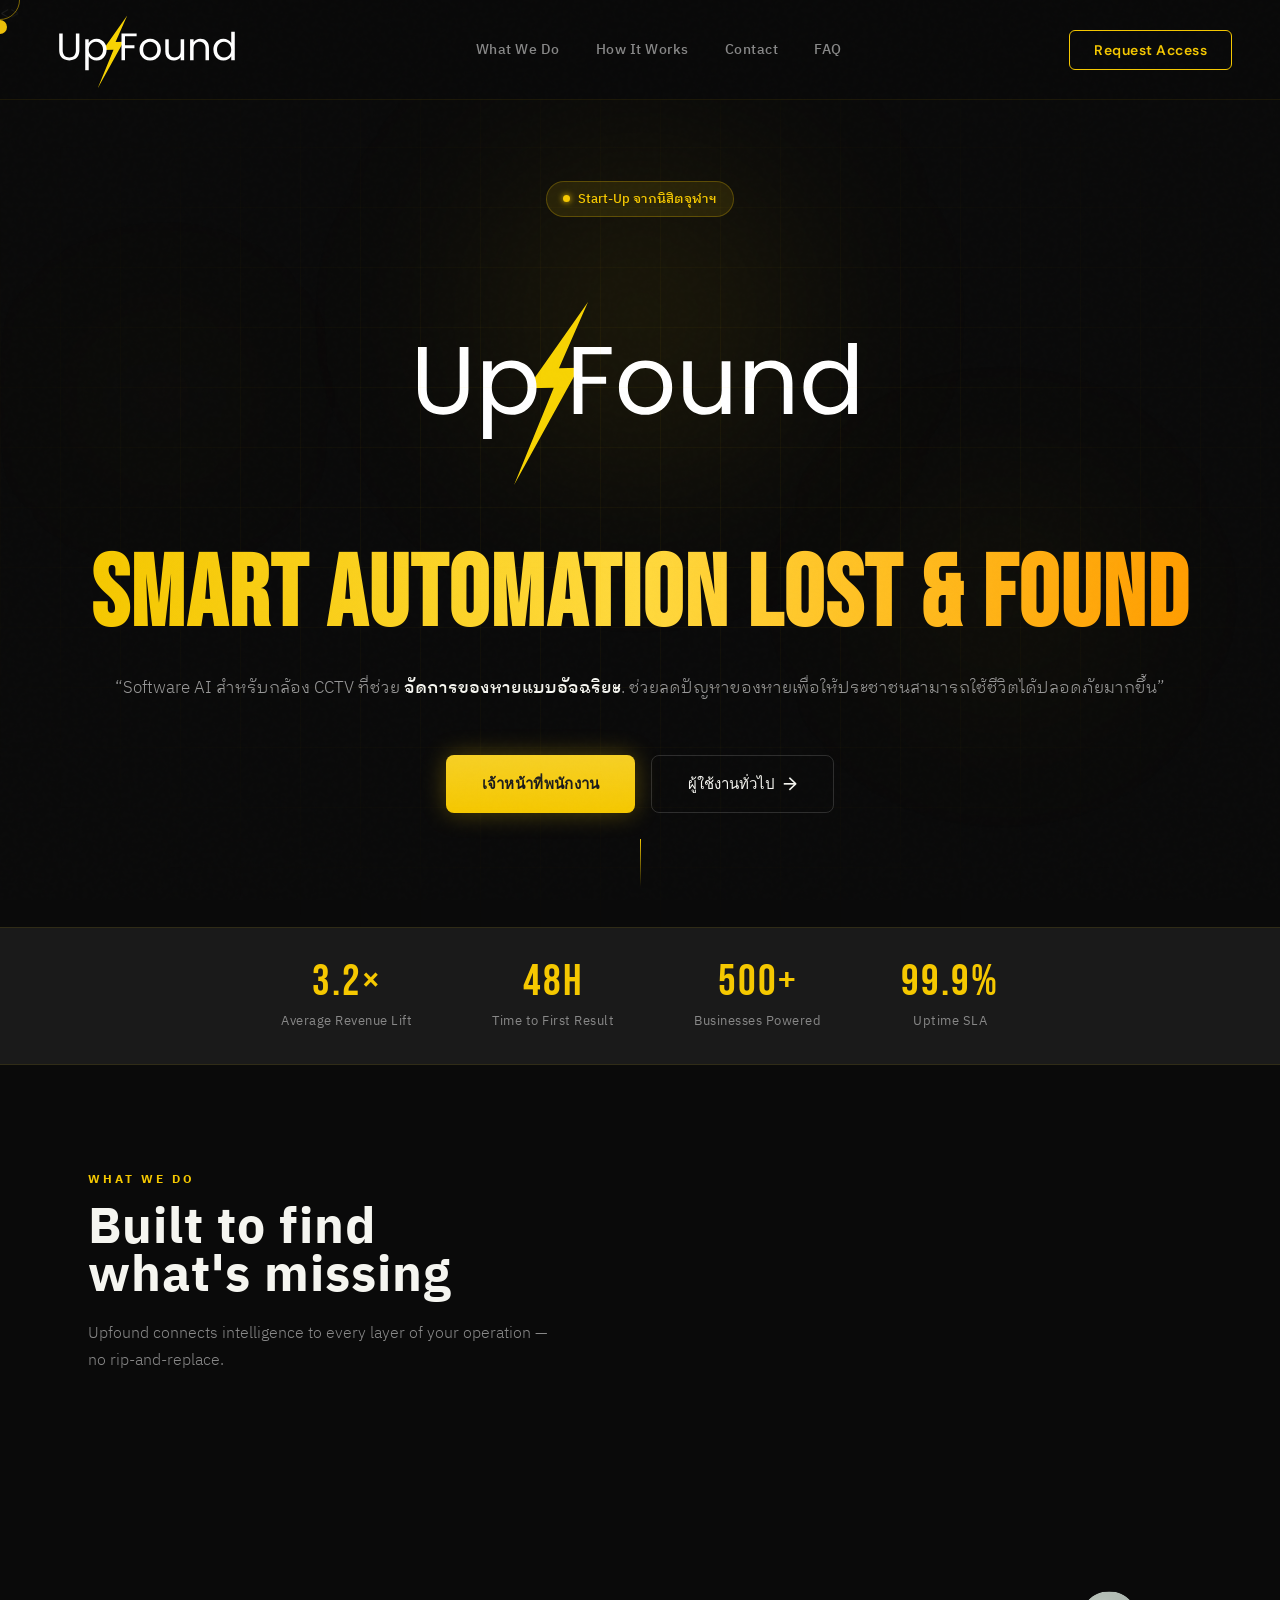
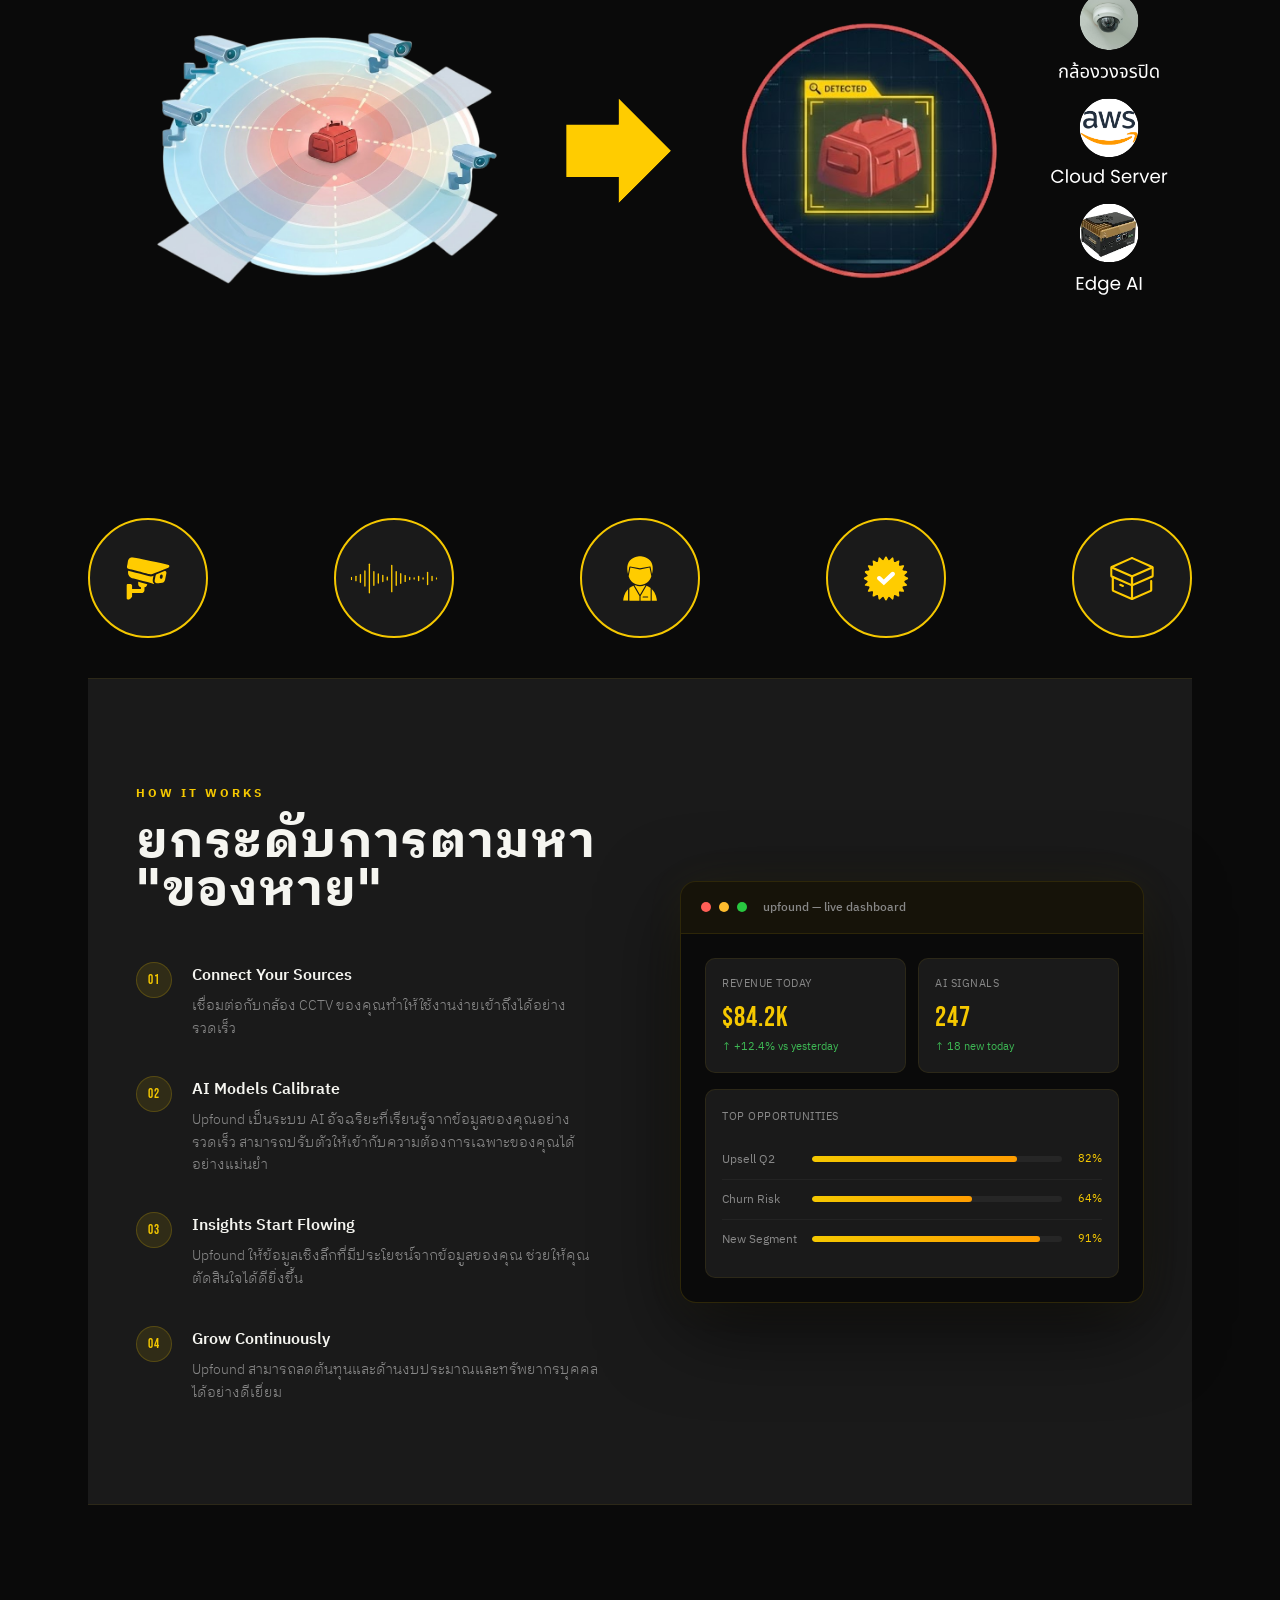
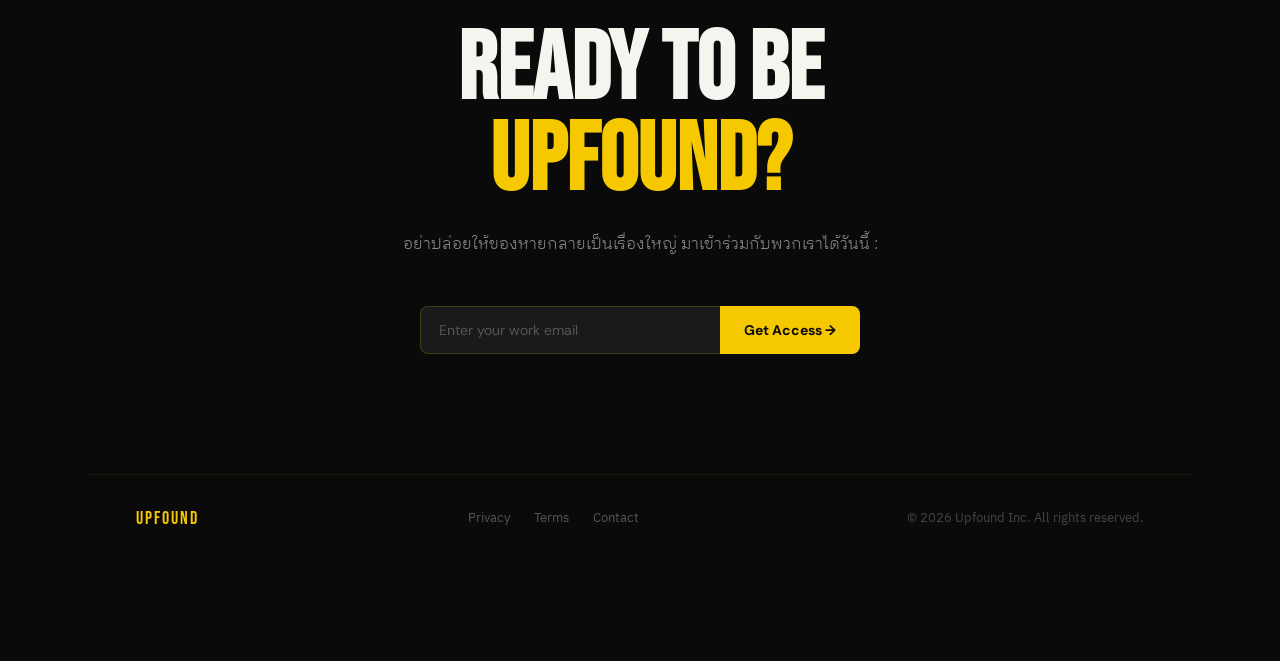
==== index.html @ 8364034e "Refactor index.html with title and favicon updates Updated the title and added a favicon link. Adjus" ====
<!DOCTYPE html>
<html lang="en">
<head>
  <meta charset="UTF-8" />
  <meta name="viewport" content="width=device-width, initial-scale=1.0"/>
  <title>Upfound – Lost&Found</title>
  <link href="https://fonts.googleapis.com/css2?family=Bebas+Neue&family=DM+Sans:wght@300;400;500;600&display=swap" rel="stylesheet"/>
  <link rel="stylesheet" href="upfound.css" />
  <link rel="preconnect" href="https://fonts.googleapis.com">
<link rel="preconnect" href="https://fonts.gstatic.com" crossorigin>
<link href="https://fonts.googleapis.com/css2?family=IBM+Plex+Sans+Thai+Looped:wght@300;400;500;600&display=swap" rel="stylesheet">
<link rel="icon" href="favicon.png" type="image/x-icon">
</head>
<>

  <div class="cursor" id="cursor"></div>
  <div class="cursor-ring" id="cursorRing"></div>

<!-- NAV -->

  <nav>
    <a class="logo" href="#">
      <img src="Logo.svg" style="max-width: 100%;" alt="Upfound Logo">
    </a>
    <ul class="nav-links">
      <li><a href="#whatwedo">What We Do</a></li>
      <li><a href="#howitworks">How It Works</a></li>
      <li><a href="#contact">Contact</a></li>
      <li><a href="#faq">FAQ</a></li>
    </ul>
    <button class="nav-cta">Request Access</button>
  </nav>

  <!-- HERO -->
  <section class="hero">
    <div class="blob blob-1"></div>
    <div class="blob blob-2"></div>
    <div class="blob blob-3"></div>

    <div class="badge">
      <span class="badge-dot"></span>
      Start-Up จากนิสิตจุฬาฯ
    </div>

    <h1 class="hero-title">
        <a class="logo" href="#">
            <img src="Logo.svg" style="width: 500px; height: auto;" alt="Upfound Logo">
        </a>
      <span class="line-yellow">Smart Automation Lost & Found</span>
    </h1>

    <p class="hero-sub">
      “Software AI สำหรับกล้อง CCTV ที่ช่วย <strong>จัดการของหายแบบอัจฉริยะ</strong>.
      ช่วยลดปัญหาของหายเพื่อให้ประชาชนสามารถใช้ชีวิตได้ปลอดภัยมากขึ้น”
    </p>

    <div class="hero-btns">
      <button class="btn-primary">เจ้าหน้าที่พนักงาน</button>
      <button class="btn-secondary">ผู้ใช้งานทั่วไป<span class="btn-arrow">→</span></button>
    </div>

    <div class="scroll-indicator">
      <div class="scroll-line"></div>
    </div>
  </section>

  <!-- STATS -->
  <div class="stats-bar">
    <div class="stat">
      <div class="stat-num">3.2×</div>
      <div class="stat-label">Average Revenue Lift</div>
    </div>
    <div class="stat">
      <div class="stat-num">48H</div>
      <div class="stat-label">Time to First Result</div>
    </div>
    <div class="stat">
      <div class="stat-num">500+</div>
      <div class="stat-label">Businesses Powered</div>
    </div>
    <div class="stat">
      <div class="stat-num">99.9%</div>
      <div class="stat-label">Uptime SLA</div>
    </div>
  </div>

  <!-- FEATURES -->
  <section class="features" id ="whatwedo">
    <span class="section-label">What We Do</span>
    <h2 class="section-title">Built to find<br>what's missing</h2>
    <p class="section-sub">Upfound connects intelligence to every layer of your operation — no rip-and-replace.</p>
    
    <!-- Circle Container  -->
    <div class="circle">
      <div>
        <img src="WorkFlow.svg" class="img-in-circle">
      </div>
    <div class="circle-container">
      <img src="24.svg" class="img-in-circle">
      <div class="Tip">Detection</div>
    </div>
    <div class="circle-container">
      <img src="25.svg" class="img-in-circle">
      <div class="Tip">Analysis</div>
    </div>
    <div class="circle-container">
      <img src="26.svg" class="img-in-circle">
      <div class="Tip">Confirm</div>
    </div>
    <div class="circle-container">
      <img src="27.svg" class="img-in-circle">
      <div class="Tip">Verify</div>
    </div>
    <div class="circle-container">
      <img src="28.svg" class="img-in-circle">
      <div class="Tip">Claim</div>
    </div>
    </div>
    <!--<div class="features-grid">
      <div class="feature-card">
        <div class="feature-icon">⚡</div>
        <div class="feature-title">Real-Time Intelligence</div>
        <p class="feature-desc">Instant AI analysis across your live data streams. Spot opportunities and threats before they become costly.</p>
      </div>
      <div class="feature-card">
        <div class="feature-icon">🎯</div>
        <div class="feature-title">Precision Targeting</div>
        <p class="feature-desc">AI-powered segmentation that adapts continuously — reaching the right customers at exactly the right moment.</p>
      </div>
      <div class="feature-card">
        <div class="feature-icon">📈</div>
        <div class="feature-title">Revenue Forecasting</div>
        <p class="feature-desc">Predictive models trained on your industry's patterns. Know your revenue 90 days out with high confidence.</p>
      </div>
      <div class="feature-card">
        <div class="feature-icon">🔗</div>
        <div class="feature-title">Zero Rip & Replace</div>
        <p class="feature-desc">Connect to your existing CRM, ERP, and data sources in minutes. No migration, no downtime, no excuses.</p>
      </div>
      <div class="feature-card">
        <div class="feature-icon">🛡️</div>
        <div class="feature-title">Enterprise Security</div>
        <p class="feature-desc">SOC2 Type II certified. Your data stays yours. Encrypted end-to-end with role-based access controls.</p>
      </div>
      <div class="feature-card">
        <div class="feature-icon">🤖</div>
        <div class="feature-title">Autonomous Agents</div>
        <p class="feature-desc">Let AI handle repetitive decisions so your team focuses only on what humans do best — strategy.</p>
      </div>
    </div>
  </section>

  <!-- HOW IT WORKS -->
  <section class="how"  id="howitworks">
    <div class="how-inner">
      <div>
        <span class="section-label">How It Works</span>
        <div class="section-title">ยกระดับการตามหา<br>"ของหาย"</div>

        <div class="steps">
          <div class="step">
            <div class="step-num">01</div>
            <div class="step-content">
              <h3>Connect Your Sources</h3>
              <p>เชื่อมต่อกับกล้อง CCTV ของคุณทำให้ใช้งานง่ายเข้าถึงได้อย่างรวดเร็ว</p>
            </div>
          </div>
          <div class="step">
            <div class="step-num">02</div>
            <div class="step-content">
              <h3>AI Models Calibrate</h3>
              <p>Upfound เป็นระบบ AI อัจฉริยะที่เรียนรู้จากข้อมูลของคุณอย่างรวดเร็ว สามารถปรับตัวให้เข้ากับความต้องการเฉพาะของคุณได้อย่างแม่นยำ
              </p>
            </div>
          </div>
          <div class="step">
            <div class="step-num">03</div>
            <div class="step-content">
              <h3>Insights Start Flowing</h3>
              <p>Upfound ให้ข้อมูลเชิงลึกที่มีประโยชน์จากข้อมูลของคุณ ช่วยให้คุณตัดสินใจได้ดียิ่งขึ้น</p>
            </div>
          </div>
          <div class="step">
            <div class="step-num">04</div>
            <div class="step-content">
              <h3>Grow Continuously</h3>
              <p>Upfound สามารถลดต้นทุนและด้านงบประมาณและทรัพยากรบุคคลได้อย่างดีเยี่ยม</p>
            </div>
          </div>
        </div>
      </div>

      <!-- Mock Dashboard -->
      <div class="dashboard-mock">
        <div class="dash-header">
          <div class="dash-dot"></div>
          <div class="dash-dot"></div>
          <div class="dash-dot"></div>
          <span class="dash-title">upfound — live dashboard</span>
        </div>
        <div class="dash-body">
          <div class="dash-row">
            <div class="dash-card">
              <div class="dash-card-label">REVENUE TODAY</div>
              <div class="dash-card-val">$84.2K</div>
              <div class="dash-card-sub">↑ +12.4% vs yesterday</div>
            </div>
            <div class="dash-card">
              <div class="dash-card-label">AI SIGNALS</div>
              <div class="dash-card-val">247</div>
              <div class="dash-card-sub">↑ 18 new today</div>
            </div>
          </div>
          <div class="dash-card" style="padding: 18px 16px;">
            <div class="dash-card-label" style="margin-bottom:14px;">TOP OPPORTUNITIES</div>
            <div class="dash-bar-row">
              <span class="dash-bar-label">Upsell Q2</span>
              <div class="dash-bar-track"><div class="dash-bar-fill" style="width:82%"></div></div>
              <span class="dash-bar-pct">82%</span>
            </div>
            <div class="dash-bar-row">
              <span class="dash-bar-label">Churn Risk</span>
              <div class="dash-bar-track"><div class="dash-bar-fill" style="width:64%"></div></div>
              <span class="dash-bar-pct">64%</span>
            </div>
            <div class="dash-bar-row" style="border:none">
              <span class="dash-bar-label">New Segment</span>
              <div class="dash-bar-track"><div class="dash-bar-fill" style="width:91%"></div></div>
              <span class="dash-bar-pct">91%</span>
            </div>
          </div>
        </div>
      </div>
    </div>
  </section>

  <!-- CTA -->
  <section class="cta-section" id="contact">
    <h2 class="cta-title">Ready to be<br><span>Upfound?</span></h2>
    <p class="cta-sub"> อย่าปล่อยให้ของหายกลายเป็นเรื่องใหญ่ มาเข้าร่วมกับพวกเราได้วันนี้ : </p>
    <div class="cta-input-row">
      <input class="cta-input" type="email" placeholder="Enter your work email" />
      <button class="cta-btn">Get Access →</button>
    </div>
  </section>

  <!-- FOOTER -->
  <footer>
    <div class="footer-logo">Upfound</div>
    <div class="footer-links">
      <a href="#">Privacy</a>
      <a href="#">Terms</a>
      <a href="#">Contact</a>
    </div>
    <div class="footer-copy">© 2026 Upfound Inc. All rights reserved.</div>
  </footer>
 <script src="upfound.js"></script>
</body>
</html>
---- upfound.css ----
:root {
  --yellow: #F5C800;
  --yellow-soft: #FFD93D;
  --yellow-dim: #C9A200;
  --black: #0A0A0A;
  --dark: #111111;
  --dark2: #1A1A1A;
  --gray: #888888;
  --white: #F5F5F0;
}

*, *::before, *::after { box-sizing: border-box; margin: 0; padding: 0; }

html { scroll-behavior: smooth; }

.ibm-plex-sans-thai-looped-medium {
  font-family: "IBM Plex Sans Thai Looped", sans-serif;
  font-weight: 500;
  font-style: normal;
}

body {
  background: var(--black);
  color: var(--white);
  font-family: 'IBM Plex Sans Thai Looped', sans-serif;
  overflow-x: hidden;
  cursor: none;
}

/* Custom cursor */
.cursor {
  width: 14px; height: 14px;
  background: var(--yellow);
  border-radius: 50%;
  position: fixed;
  pointer-events: none;
  z-index: 9999;
  transform: translate(-50%, -50%);
  transition: transform 0.1s ease, width 0.2s ease, height 0.2s ease;
  mix-blend-mode: difference;
}
.cursor-ring {
  width: 40px; height: 40px;
  border: 1.5px solid var(--yellow);
  border-radius: 50%;
  position: fixed;
  pointer-events: none;
  z-index: 9998;
  transform: translate(-50%, -50%);
  transition: transform 0.25s ease, width 0.2s ease, height 0.2s ease, opacity 0.2s;
  opacity: 0.5;
}

/* Noise overlay */
body::before {
  content: '';
  position: fixed; inset: 0;
  background-image: url("data:image/svg+xml,%3Csvg viewBox='0 0 200 200' xmlns='http://www.w3.org/2000/svg'%3E%3Cfilter id='n'%3E%3CfeTurbulence type='fractalNoise' baseFrequency='0.9' numOctaves='4' stitchTiles='stitch'/%3E%3C/filter%3E%3Crect width='100%25' height='100%25' filter='url(%23n)' opacity='0.04'/%3E%3C/svg%3E");
  pointer-events: none;
  z-index: 1000;
  opacity: 0.35;
}

/* NAV */
.logo{
  
  width: 200px;
  height: auto;
  transform: translateY(7px);

}
.index_logo{
  max-width: 100%;
  width: 200px;
  height: auto;
  display: flex;
  justify-content: center;
}


nav {
  position: fixed; top: 0; left: 0; right: 0;
  z-index: 500;
  display: flex; align-items: center; justify-content: space-between;
  padding: 20px 48px;
  background: rgba(10,10,10,0.85);
  backdrop-filter: blur(16px);
  border-bottom: 1px solid rgba(245,200,0,0.08);
  height: 100px;
}

.nav-links {
  display: flex; gap: 36px; list-style: none;
}
.nav-links a {
  color: var(--gray);
  text-decoration: none;
  font-size: 14px;
  font-weight: 500;
  letter-spacing: 0.5px;
  transition: color 0.2s;
}
.nav-links a:hover { color: var(--yellow); }

.nav-cta {
  background: transparent;
  border: 1.5px solid var(--yellow);
  color: var(--yellow);
  padding: 10px 24px;
  border-radius: 6px;
  font-family: 'DM Sans', sans-serif;
  font-size: 14px;
  font-weight: 600;
  letter-spacing: 0.5px;
  cursor: none;
  transition: background 0.2s, color 0.2s, box-shadow 0.2s;
}
.nav-cta:hover {
  background: var(--yellow);
  color: var(--black);
  box-shadow: 0 0 20px rgba(245,200,0,0.35);
}

/* HERO */
.hero {
  min-height: 100vh;
  display: flex; flex-direction: column;
  align-items: center; justify-content: center;
  text-align: center;
  padding: 120px 24px 80px;
  position: relative;
  overflow: hidden;
}

.blob {
  position: absolute;
  border-radius: 50%;
  filter: blur(90px);
  pointer-events: none;
  animation: blobFloat 8s ease-in-out infinite alternate;
}
.blob-1 {
  width: 500px; height: 400px;
  background: radial-gradient(circle, rgba(245,200,0,0.12) 0%, transparent 70%);
  top: 10%; left: 50%;
  transform: translateX(-50%);
  animation-duration: 9s;
}
.blob-2 {
  width: 300px; height: 300px;
  background: radial-gradient(circle, rgba(245,200,0,0.07) 0%, transparent 70%);
  bottom: 20%; right: 10%;
  animation-duration: 11s;
}
.blob-3 {
  width: 200px; height: 200px;
  background: radial-gradient(circle, rgba(255,217,61,0.06) 0%, transparent 70%);
  top: 30%; left: 5%;
  animation-duration: 7s;
}
@keyframes blobFloat {
  from { transform: translateY(0px) scale(1); }
  to   { transform: translateY(-30px) scale(1.05); }
}

.hero::after {
  content: '';
  position: absolute; inset: 0;
  background-image:
    linear-gradient(rgba(245,200,0,0.04) 1px, transparent 1px),
    linear-gradient(90deg, rgba(245,200,0,0.04) 1px, transparent 1px);
  background-size: 60px 60px;
  pointer-events: none;
  mask-image: radial-gradient(ellipse 80% 70% at 50% 50%, black 20%, transparent 80%);
}

.badge {
  display: inline-flex; align-items: center; gap: 8px;
  background: rgba(245,200,0,0.1);
  border: 1px solid rgba(245,200,0,0.25);
  border-radius: 100px;
  padding: 6px 16px;
  font-size: 13px;
  color: var(--yellow);
  font-weight: 500;
  margin-bottom: 36px;
  opacity: 0;
  animation: fadeUp 0.6s ease forwards 0.1s;
}
.badge-dot {
  width: 7px; height: 7px;
  background: var(--yellow);
  border-radius: 50%;
  box-shadow: 0 0 6px var(--yellow);
  animation: pulse 2s ease infinite;
}
@keyframes pulse {
  0%,100% { opacity: 1; transform: scale(1); }
  50% { opacity: 0.5; transform: scale(0.8); }
}

.hero-title {
  font-family: 'Bebas Neue', sans-serif;
  font-size: clamp(64px, 10vw, 100px);
  line-height: 0.92;
  letter-spacing: 2px;
  margin-bottom: 32px;
  opacity: 0;
  animation: fadeUp 0.7s ease forwards 0.25s;
}
.hero-title .line-white { color: var(--white); display: block; }
.hero-title .line-yellow {
  display: block;
  background: linear-gradient(90deg, var(--yellow) 0%, var(--yellow-soft) 50%, #FF9D00 100%);
  -webkit-background-clip: text;
  -webkit-text-fill-color: transparent;
  background-clip: text;
}

.hero-sub {
  max-width: 100%;
  font-size: 17px;
  line-height: 1.7;
  color: #999;
  font-weight: 300;
  margin-bottom: 52px;
  opacity: 0;
  animation: fadeUp 0.7s ease forwards 0.4s;
}
.hero-sub strong { color: var(--white); font-weight: 500; }

.hero-btns {
  display: flex; gap: 16px;
  justify-content: center;
  flex-wrap: wrap;
  opacity: 0;
  animation: fadeUp 0.7s ease forwards 0.55s;
}

.btn-primary {
  background: var(--yellow);
  color: var(--black);
  border: none;
  padding: 16px 36px;
  border-radius: 8px;
  font-family: 'DM Sans', sans-serif;
  font-size: 15px;
  font-weight: 700;
  letter-spacing: 0.3px;
  cursor: none;
  position: relative;
  overflow: hidden;
  transition: transform 0.2s, box-shadow 0.2s;
  box-shadow: 0 0 24px rgba(245,200,0,0.3);
}
.btn-primary::after {
  content: '';
  position: absolute; inset: 0;
  background: linear-gradient(rgba(255,255,255,0.15), transparent);
  pointer-events: none;
}
.btn-primary:hover {
  transform: translateY(-2px);
  box-shadow: 0 8px 32px rgba(245,200,0,0.45);
}

.btn-secondary {
  background: transparent;
  color: var(--white);
  border: 1.5px solid rgba(255,255,255,0.15);
  padding: 16px 36px;
  border-radius: 8px;
  font-family: 'DM Sans', sans-serif;
  font-size: 15px;
  font-weight: 500;
  cursor: none;
  display: flex; align-items: center; gap: 8px;
  transition: border-color 0.2s, color 0.2s;
}
.btn-secondary:hover {
  border-color: rgba(245,200,0,0.4);
  color: var(--yellow);
}
.btn-arrow {
  font-size: 18px;
  transition: transform 0.2s;
}
.btn-secondary:hover .btn-arrow { transform: translateX(4px); }

.scroll-indicator {
  position: absolute;
  bottom: 40px; left: 50%;
  transform: translateX(-50%);
  display: flex; flex-direction: column; align-items: center; gap: 8px;
  opacity: 0;
  animation: fadeUp 0.6s ease forwards 0.9s;
}
.scroll-line {
  width: 1px; height: 48px;
  background: linear-gradient(var(--yellow), transparent);
  animation: scrollPulse 2s ease-in-out infinite;
}
@keyframes scrollPulse {
  0%,100% { opacity: 0.5; transform: scaleY(1); }
  50% { opacity: 1; transform: scaleY(1.2); }
}

@keyframes fadeUp {
  from { opacity: 0; transform: translateY(24px); }
  to   { opacity: 1; transform: translateY(0); }
}

/* STATS BAR */
.stats-bar {
  background: var(--dark2);
  border-top: 1px solid rgba(245,200,0,0.1);
  border-bottom: 1px solid rgba(245,200,0,0.1);
  padding: 32px 48px;
  display: flex; justify-content: center; gap: 80px;
  flex-wrap: wrap;
}
.stat { text-align: center; }
.stat-num {
  font-family: 'Bebas Neue', sans-serif;
  font-size: 44px;
  color: var(--yellow);
  letter-spacing: 2px;
  line-height: 1;
}
.stat-label {
  font-size: 13px;
  color: var(--gray);
  margin-top: 6px;
  letter-spacing: 0.5px;
}

.circle {
  display: flex;
  gap: 50px;
  justify-content: space-between;
  flex-wrap: wrap;
  margin-top: 40px;
  margin-bottom: 40px;
}
.circle-container {
  width: 120px; /* Width and height must be equal */
  height: 120px;
  background-color: var(--dark2); /* Example background color */
  border-radius: 50%; /* Key to making it round */
  border: 2px solid var(--yellow);
  display: flex; /* Optional: for centering content */
  align-items: center; /* Optional: for centering content */
  justify-content: center; /* Optional: for centering content */
  color: white; /* Optional: for text color */
}

.circle-container:hover {
  border-color: rgba(245,200,0,0.25);
  background: rgba(245,200,0,0.03);
}
.img-in-circle {
  max-width: 100%;
}
.img-in-circle:hover {
  transform: scale(1.2);
  transition: transform 0.2s;
}
.Tip {
  position: absolute;
  background: rgba(245,200,0,0.9);
  color: var(--black);
  padding: 6px 12px;
  border-radius: 4px;
  font-size: 12px;
  font-weight: 400;
  white-space: nowrap;
  pointer-events: none;
  opacity: 0;
  transition: opacity 0.2s, transform 0.2s;
}
.circle-container:hover .Tip {
  opacity: 1;
  transform: translateY(50px);
}



/* FEATURES */
.features {
  padding: 100px 48px;
  max-width: 1200px;
  margin: 0 auto;
}
.section-label {
  display: inline-block;
  font-size: 12px;
  font-weight: 700;
  letter-spacing: 3px;
  text-transform: uppercase;
  color: var(--yellow);
  margin-bottom: 16px;
}
.section-title {
  font-family: 'IBM Plex Sans Thai Looped', sans-serif;
  font-size: 50px;
  font-weight: 700;
  line-height: 0.95;
  letter-spacing: 1px;
  margin-bottom: 20px;
}
.section-sub {
  color: var(--gray);
  font-size: 16px;
  line-height: 1.7;
  max-width: 480px;
  font-weight: 300;
  margin-bottom: 64px;
}

.features-grid {
  display: grid;
  grid-template-columns: repeat(3, 1fr);
  gap: 2px;
}
.feature-card {
  background: var(--dark2);
  padding: 40px 36px;
  border: 1px solid rgba(245,200,0,0.06);
  position: relative;
  overflow: hidden;
  transition: border-color 0.25s, background 0.25s;
}
.feature-card:hover {
  border-color: rgba(245,200,0,0.25);
  background: rgba(245,200,0,0.03);
}
.feature-card::before {
  content: '';
  position: absolute;
  top: 0; left: 0; right: 0;
  height: 2px;
  background: linear-gradient(90deg, transparent, var(--yellow), transparent);
  opacity: 0;
  transition: opacity 0.3s;
}
.feature-card:hover::before { opacity: 1; }

.feature-icon {
  width: 48px; height: 48px;
  background: rgba(245,200,0,0.1);
  border: 1px solid rgba(245,200,0,0.2);
  border-radius: 12px;
  display: flex; align-items: center; justify-content: center;
  font-size: 22px;
  margin-bottom: 24px;
}
.feature-title {
  font-family: 'Bebas Neue', sans-serif;
  font-size: 24px;
  letter-spacing: 1px;
  margin-bottom: 12px;
  color: var(--white);
}
.feature-desc {
  font-size: 14px;
  line-height: 1.7;
  color: var(--gray);
  font-weight: 300;
}

/* HOW IT WORKS */
.how {
  background: var(--dark2);
  padding: 100px 48px;
  border-top: 1px solid rgba(245,200,0,0.08);
  border-bottom: 1px solid rgba(245,200,0,0.08);
}
.how-inner {
  max-width: 1200px;
  margin: 0 auto;
  display: grid;
  grid-template-columns: 1fr 1fr;
  gap: 80px;
  align-items: center;
}
.steps {
  display: flex;
  flex-direction: column;
  gap: 36px;
  margin-top: 48px;
}
.step {
  display: flex;
  gap: 20px;
  align-items: flex-start;
}
.step-num {
  font-family: 'Bebas Neue', sans-serif;
  font-size: 13px;
  color: var(--yellow);
  background: rgba(245,200,0,0.1);
  border: 1px solid rgba(245,200,0,0.2);
  width: 36px; height: 36px;
  border-radius: 50%;
  display: flex; align-items: center; justify-content: center;
  flex-shrink: 0;
  letter-spacing: 1px;
}
.step-content h3 {
  font-size: 16px;
  font-weight: 600;
  color: var(--white);
  margin-bottom: 6px;
}
.step-content p {
  font-size: 14px;
  color: var(--gray);
  line-height: 1.6;
  font-weight: 300;
}

/* Mock dashboard */
.dashboard-mock {
  background: var(--black);
  border: 1px solid rgba(245,200,0,0.15);
  border-radius: 16px;
  overflow: hidden;
  box-shadow: 0 24px 80px rgba(0,0,0,0.6), 0 0 40px rgba(245,200,0,0.06);
  position: relative;
}
.dash-header {
  background: rgba(245,200,0,0.05);
  border-bottom: 1px solid rgba(245,200,0,0.1);
  padding: 16px 20px;
  display: flex; align-items: center; gap: 8px;
}
.dash-dot { width: 10px; height: 10px; border-radius: 50%; }
.dash-dot:nth-child(1) { background: #FF5F57; }
.dash-dot:nth-child(2) { background: #FEBC2E; }
.dash-dot:nth-child(3) { background: #28C840; }
.dash-title {
  font-size: 12px; color: var(--gray);
  margin-left: 8px; font-weight: 500;
}
.dash-body {
  padding: 24px;
  display: flex;
  flex-direction: column;
  gap: 16px;
}
.dash-row { display: flex; gap: 12px; }
.dash-card {
  flex: 1;
  background: var(--dark2);
  border: 1px solid rgba(245,200,0,0.08);
  border-radius: 10px;
  padding: 16px;
}
.dash-card-label {
  font-size: 11px;
  color: var(--gray);
  letter-spacing: 0.5px;
  margin-bottom: 8px;
}
.dash-card-val {
  font-family: 'Bebas Neue', sans-serif;
  font-size: 28px;
  color: var(--yellow);
  letter-spacing: 1px;
}
.dash-card-sub { font-size: 11px; color: #3DB854; margin-top: 4px; }
.dash-bar-row {
  display: flex;
  align-items: center;
  gap: 10px;
  padding: 10px 0;
  border-bottom: 1px solid rgba(255,255,255,0.04);
}
.dash-bar-label { font-size: 12px; color: var(--gray); width: 80px; }
.dash-bar-track {
  flex: 1;
  height: 6px;
  background: rgba(255,255,255,0.05);
  border-radius: 100px;
  overflow: hidden;
}
.dash-bar-fill {
  height: 100%;
  background: linear-gradient(90deg, var(--yellow), #FF9D00);
  border-radius: 100px;
}
.dash-bar-pct { font-size: 11px; color: var(--yellow); width: 30px; text-align: right; }

/* CTA */
.cta-section {
  padding: 120px 48px;
  text-align: center;
  max-width: 800px;
  margin: 0 auto;
}
.cta-title {
  font-family: 'Bebas Neue', sans-serif;
  font-size: clamp(48px, 8vw, 96px);
  line-height: 0.95;
  margin-bottom: 24px;
}
.cta-title span { color: var(--yellow); }
.cta-sub {
  color: var(--gray);
  font-size: 16px;
  line-height: 1.7;
  margin-bottom: 48px;
  font-weight: 300;
}
.cta-input-row {
  display: flex;
  max-width: 440px;
  margin: 0 auto;
  gap: 0;
}
.cta-input {
  flex: 1;
  background: var(--dark2);
  border: 1.5px solid rgba(245,200,0,0.2);
  border-right: none;
  border-radius: 8px 0 0 8px;
  padding: 14px 18px;
  font-family: 'DM Sans', sans-serif;
  font-size: 14px;
  color: var(--white);
  outline: none;
  transition: border-color 0.2s;
}
.cta-input::placeholder { color: #555; }
.cta-input:focus { border-color: rgba(245,200,0,0.5); }
.cta-btn {
  background: var(--yellow);
  color: var(--black);
  border: none;
  padding: 14px 24px;
  border-radius: 0 8px 8px 0;
  font-family: 'DM Sans', sans-serif;
  font-size: 14px;
  font-weight: 700;
  cursor: none;
  white-space: nowrap;
  transition: background 0.2s;
}
.cta-btn:hover { background: var(--yellow-soft); }

/* FOOTER */
footer {
  border-top: 1px solid rgba(245,200,0,0.08);
  padding: 32px 48px;
  display: flex;
  align-items: center;
  justify-content: space-between;
  flex-wrap: wrap;
  gap: 16px;
}
.footer-logo {
  font-family: 'Bebas Neue', sans-serif;
  font-size: 18px;
  letter-spacing: 2px;
  color: var(--yellow);
}
.footer-copy { font-size: 13px; color: #444; }
.footer-links { display: flex; gap: 24px; }
.footer-links a {
  font-size: 13px;
  color: #555;
  text-decoration: none;
  transition: color 0.2s;
}
.footer-links a:hover { color: var(--yellow); }

/* Responsive */
@media (max-width: 768px) {
  nav { padding: 16px 20px; }
  .nav-links { display: none; }
  .features { padding: 60px 20px; }
  .features-grid { grid-template-columns: 1fr; }
  .how { padding: 60px 20px; }
  .how-inner { grid-template-columns: 1fr; gap: 40px; }
  .stats-bar { gap: 32px; padding: 24px 20px; }
  footer { padding: 24px 20px; flex-direction: column; text-align: center; }
  .cta-section { padding: 60px 20px; }
  .cta-input-row { flex-direction: column; }
  .cta-input { border-right: 1.5px solid rgba(245,200,0,0.2); border-radius: 8px; }
  .cta-btn { border-radius: 8px; }
}
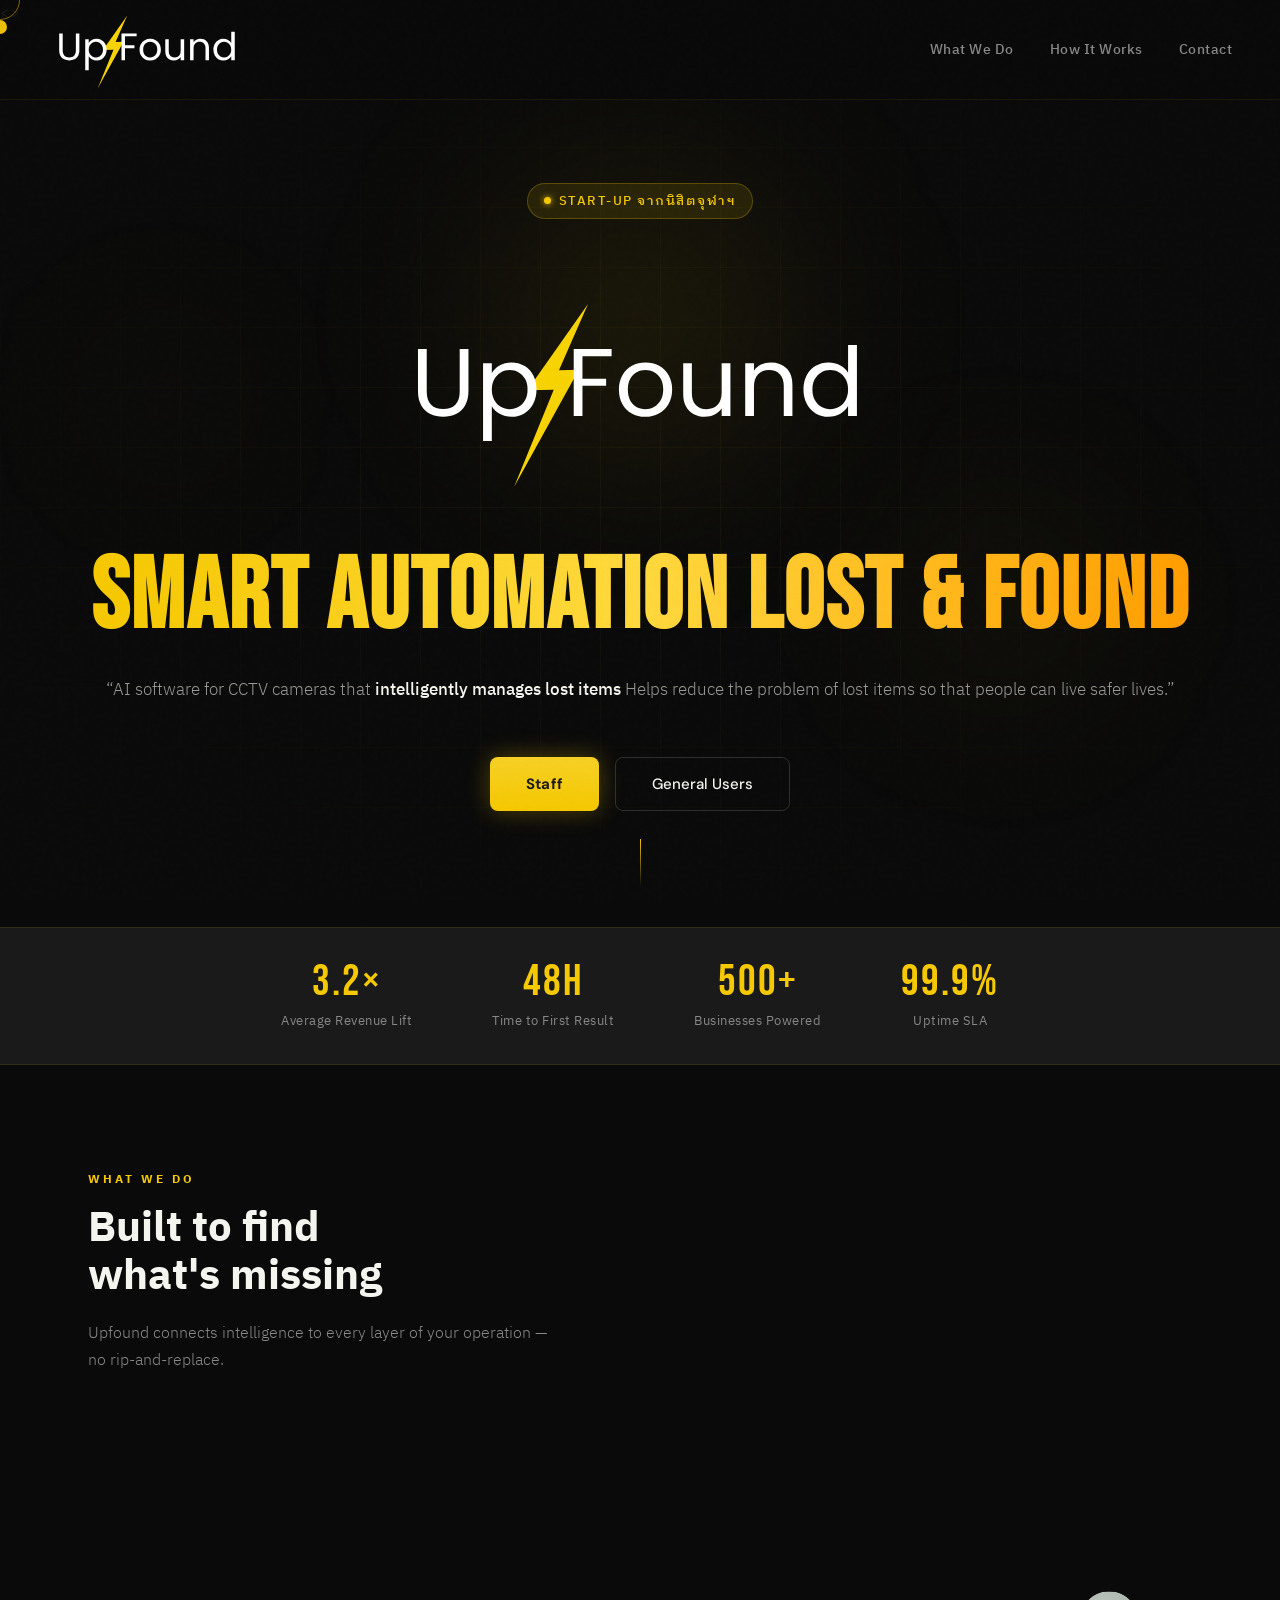
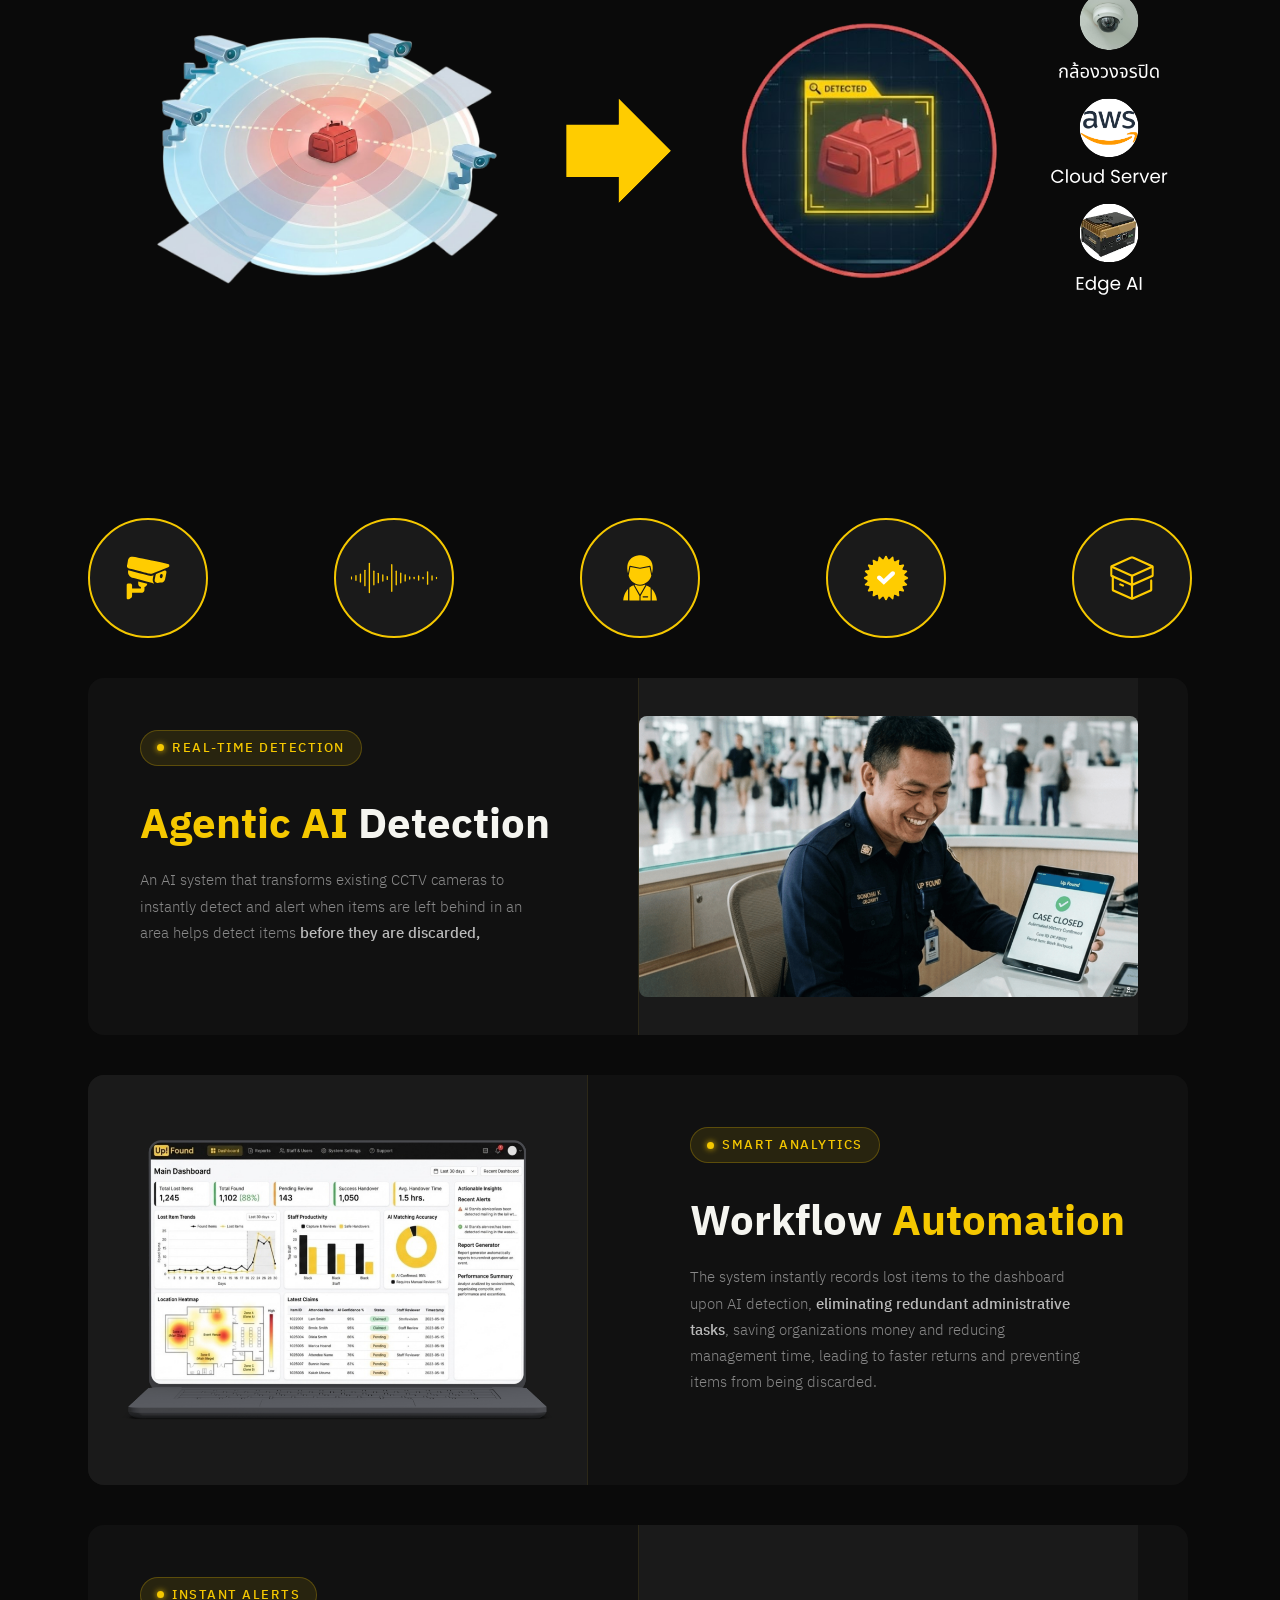
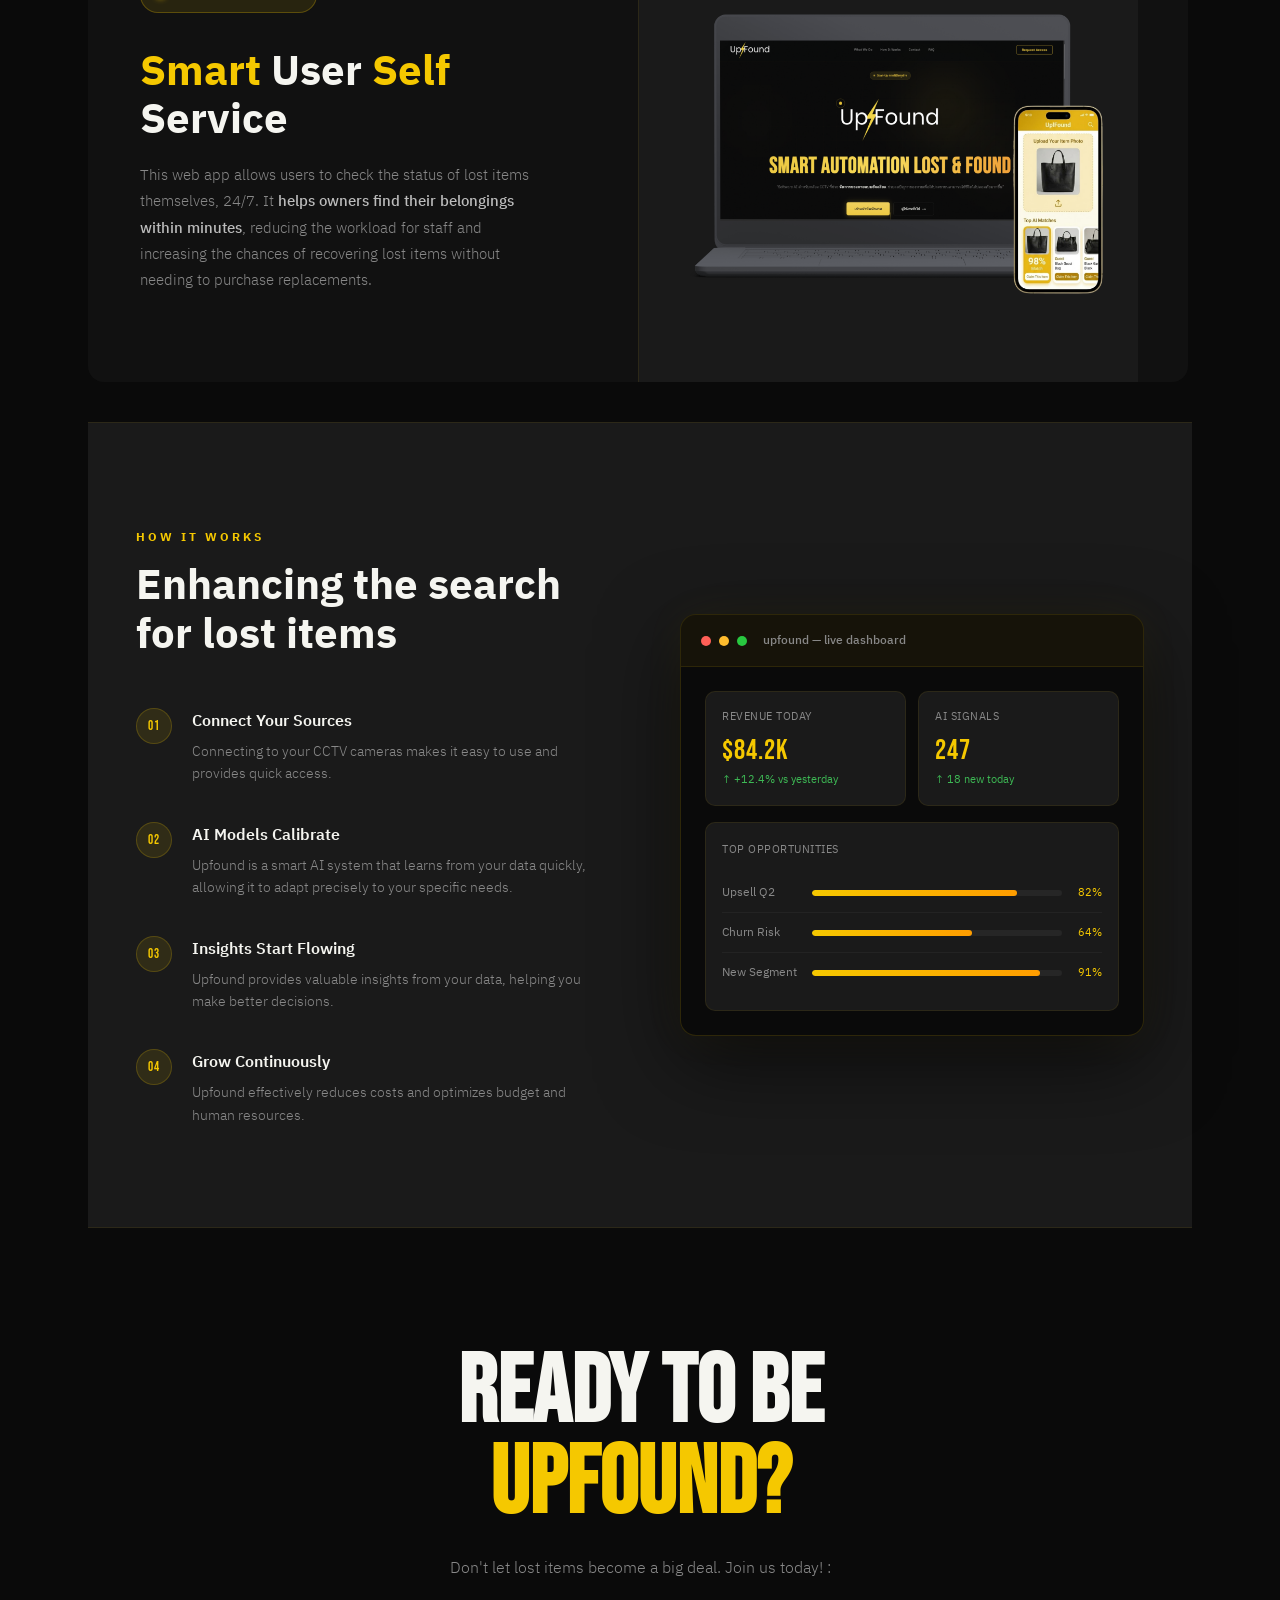
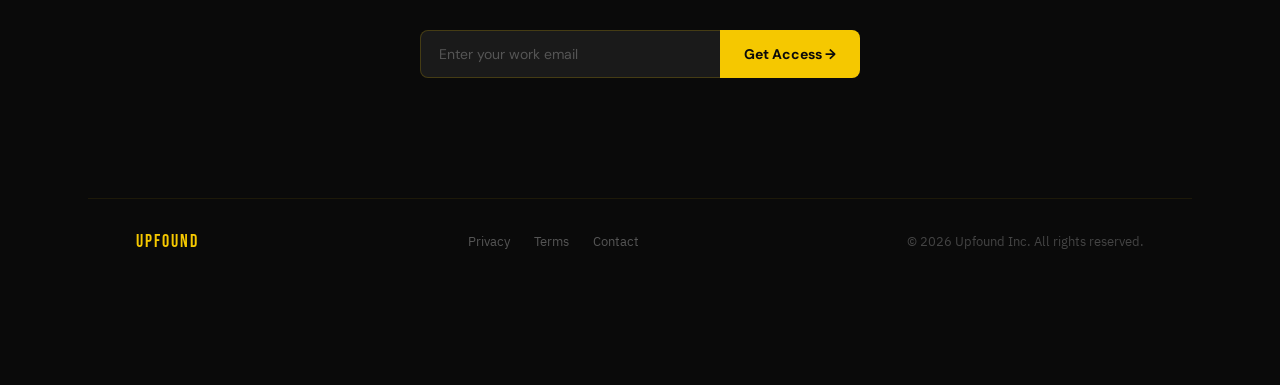
==== commit a24bc7c2: "Add files via upload" ====
--- a/index.html
+++ b/index.html
@@ -26,13 +26,14 @@
       <li><a href="#whatwedo">What We Do</a></li>
       <li><a href="#howitworks">How It Works</a></li>
       <li><a href="#contact">Contact</a></li>
-      <li><a href="#faq">FAQ</a></li>
     </ul>
-    <button class="nav-cta">Request Access</button>
   </nav>
 
   <!-- HERO -->
   <section class="hero">
+    <video autoplay muted loop id="MainVideo">
+       <source src="MainVid.mp4" type="video/mp4">
+    </video>
     <div class="blob blob-1"></div>
     <div class="blob blob-2"></div>
     <div class="blob blob-3"></div>
@@ -50,13 +51,17 @@
     </h1>
 
     <p class="hero-sub">
-      “Software AI สำหรับกล้อง CCTV ที่ช่วย <strong>จัดการของหายแบบอัจฉริยะ</strong>.
-      ช่วยลดปัญหาของหายเพื่อให้ประชาชนสามารถใช้ชีวิตได้ปลอดภัยมากขึ้น”
+      “AI software for CCTV cameras that  <strong>intelligently manages lost items</strong>
+      Helps reduce the problem of lost items so that people can live safer lives.”
     </p>
 
     <div class="hero-btns">
-      <button class="btn-primary">เจ้าหน้าที่พนักงาน</button>
-      <button class="btn-secondary">ผู้ใช้งานทั่วไป<span class="btn-arrow">→</span></button>
+      <button class="btn-primary">
+        <a class="link" href="url">Staff</a>
+      </button>
+      <button class="btn-secondary">
+        <a class="link" href="url">General Users</a>
+      </button>
     </div>
 
     <div class="scroll-indicator">
@@ -149,27 +154,123 @@
       </div>
     </div>
   </section>
+<div class="section-wrapper">
+
+    <!-- LEFT: Text content -->
+<div class="section-wrapper">
+
+    <!-- LEFT: Text content -->
+    <div class="left">
+      <div class="badge">
+        <span class="badge-dot"></span>
+        Real-Time Detection
+      </div>
+
+      <h2 class="headline">
+        <span class="highlight">Agentic AI</span> Detection
+      </h2>
+
+      <p class="description">
+        An AI system that transforms existing CCTV cameras to instantly detect and alert
+        when items are left behind in an area helps detect items <strong>before they are discarded,</strong> 
+      </p>
+
+
+    </div>
+
+    <!-- RIGHT: Empty slot — add your content here -->
+    <div class="right">
+      <img src="F1.png" alt="Feature 1 Image" style="width:100%; height:auto; border-radius:8px; object-fit:cover;">
+    </div>
+
+  </div>
+
+
+  <!-- SECTION 2: slot ซ้าย, content ขวา -->
+  <div class="section-wrapper">
+
+    <!-- LEFT: Empty slot -->
+    <div class="right" style="border-left:none; border-right: 1px solid rgba(245,200,0,0.08);">
+      <!-- ↓↓↓ ใส่รูปหรือ component ที่ต้องการตรงนี้ ↓↓↓ -->
+      <img src="F2.png" alt="Feature 2 Image" style="width:100%; height:auto; border-radius:8px; object-fit:cover;">
+    
+    </div>
+
+    <!-- RIGHT: Text content -->
+    <div class="left">
+      <div class="badge">
+        <span class="badge-dot"></span>
+        Smart Analytics
+      </div>
+
+      <h2 class="headline">
+        Workflow <span class="highlight">Automation</span>
+      </h2>
+
+      <p class="description">
+        The system instantly records lost items to the dashboard upon AI detection, 
+        <strong>eliminating redundant administrative tasks</strong>, saving organizations money and 
+        reducing management time, leading to faster returns and preventing items from being discarded.
+      </p>
+
+
+    </div>
+
+  </div>
+
+
+  <!-- SECTION 3: content ซ้าย, slot ขวา -->
+<div class="section-wrapper">
+
+    <!-- LEFT: Text content -->
+    <div class="left">
+      <div class="badge">
+        <span class="badge-dot"></span>
+        Instant Alerts
+      </div>
+
+      <h2 class="headline">
+        <span class="highlight">Smart </span> User <span class="highlight">Self</span> Service
+      </h2>
+
+      <p class="description">
+        This web app allows users to check the status of lost items themselves, 24/7. 
+        It <strong>helps owners find their belongings within minutes</strong>, reducing the workload for staff and 
+        increasing the chances of recovering lost items without needing to purchase replacements.
+      </p>
+
+
+    </div>
+
+    <!-- RIGHT: Empty slot -->
+    <div class="right">
+      <!-- ↓↓↓ ใส่รูปหรือ component ที่ต้องการตรงนี้ ↓↓↓ -->
+      <img src="F3.png" alt="Feature 1 Image" style="width:100%; height:auto; border-radius:8px; object-fit:cover;">
+    
+    </div>
+
+</div>
 
   <!-- HOW IT WORKS -->
   <section class="how"  id="howitworks">
     <div class="how-inner">
       <div>
         <span class="section-label">How It Works</span>
-        <div class="section-title">ยกระดับการตามหา<br>"ของหาย"</div>
+        <div class="section-title">Enhancing the search for <strong>lost items</strong></div>
 
         <div class="steps">
           <div class="step">
             <div class="step-num">01</div>
             <div class="step-content">
               <h3>Connect Your Sources</h3>
-              <p>เชื่อมต่อกับกล้อง CCTV ของคุณทำให้ใช้งานง่ายเข้าถึงได้อย่างรวดเร็ว</p>
+              <p>Connecting to your CCTV cameras makes it easy to use and provides quick access.</p>
             </div>
           </div>
           <div class="step">
             <div class="step-num">02</div>
             <div class="step-content">
               <h3>AI Models Calibrate</h3>
-              <p>Upfound เป็นระบบ AI อัจฉริยะที่เรียนรู้จากข้อมูลของคุณอย่างรวดเร็ว สามารถปรับตัวให้เข้ากับความต้องการเฉพาะของคุณได้อย่างแม่นยำ
+              <p>Upfound is a smart AI system that learns from your data quickly, allowing it to adapt precisely to your specific needs.
               </p>
             </div>
           </div>
@@ -177,14 +278,14 @@
             <div class="step-num">03</div>
             <div class="step-content">
               <h3>Insights Start Flowing</h3>
-              <p>Upfound ให้ข้อมูลเชิงลึกที่มีประโยชน์จากข้อมูลของคุณ ช่วยให้คุณตัดสินใจได้ดียิ่งขึ้น</p>
+              <p>Upfound provides valuable insights from your data, helping you make better decisions.</p>
             </div>
           </div>
           <div class="step">
             <div class="step-num">04</div>
             <div class="step-content">
               <h3>Grow Continuously</h3>
-              <p>Upfound สามารถลดต้นทุนและด้านงบประมาณและทรัพยากรบุคคลได้อย่างดีเยี่ยม</p>
+              <p>Upfound effectively reduces costs and optimizes budget and human resources.</p>
             </div>
           </div>
         </div>
@@ -237,7 +338,7 @@
   <!-- CTA -->
   <section class="cta-section" id="contact">
     <h2 class="cta-title">Ready to be<br><span>Upfound?</span></h2>
-    <p class="cta-sub"> อย่าปล่อยให้ของหายกลายเป็นเรื่องใหญ่ มาเข้าร่วมกับพวกเราได้วันนี้ : </p>
+    <p class="cta-sub"> Don't let lost items become a big deal. Join us today! : </p>
     <div class="cta-input-row">
       <input class="cta-input" type="email" placeholder="Enter your work email" />
       <button class="cta-btn">Get Access →</button>
--- a/upfound.css
+++ b/upfound.css
@@ -120,7 +120,17 @@
   color: var(--black);
   box-shadow: 0 0 20px rgba(245,200,0,0.35);
 }
-
+#MainVideo {
+  position: absolute;
+  top: 0; left: 0; width: 100%; height: 100%;
+  object-fit: cover;
+  opacity: 0.15;
+}
+.link{
+  font-weight: 1200;
+  text-decoration: none;
+  color: inherit;
+}
 /* HERO */
 .hero {
   min-height: 100vh;
@@ -173,7 +183,247 @@
   pointer-events: none;
   mask-image: radial-gradient(ellipse 80% 70% at 50% 50%, black 20%, transparent 80%);
 }
-
+    .section-wrapper {
+      width: 100%;
+      max-width: 1100px;
+      background: #111111;
+      border-radius: 16px;
+      display: grid;
+      grid-template-columns: 1fr 1fr;
+      overflow: hidden;
+      min-height: 320px;
+      margin-bottom: 40px;
+    }
+
+    /* LEFT CONTENT */
+    .left {
+      padding: 52px 52px;
+      display: flex;
+      flex-direction: column;
+      justify-content: center;
+      gap: 0;
+    }
+
+    .badge {
+      display: inline-flex;
+      align-items: center;
+      gap: 7px;
+      background: rgba(245,200,0,0.1);
+      border: 1px solid rgba(245,200,0,0.3);
+      border-radius: 100px;
+      padding: 5px 14px;
+      font-size: 11px;
+      font-weight: 700;
+      letter-spacing: 1.5px;
+      text-transform: uppercase;
+      color: #F5C800;
+      width: fit-content;
+      margin-bottom: 24px;
+    }
+    .badge-dot {
+      width: 6px; height: 6px;
+      background: #F5C800;
+      border-radius: 50%;
+      box-shadow: 0 0 6px #F5C800;
+      animation: blink 2s ease infinite;
+    }
+    @keyframes blink {
+      0%,100% { opacity: 1; }
+      50% { opacity: 0.2; }
+    }
+
+    .headline {
+      font-size: clamp(28px, 3.5vw, 42px);
+      font-weight: 700;
+      line-height: 1.15;
+      color: #F5F5F0;
+      margin-bottom: 18px;
+    }
+    .headline .highlight {
+      color: #F5C800;
+    }
+
+    .description {
+      font-size: 15px;
+      line-height: 1.75;
+      color: #888;
+      font-weight: 300;
+      max-width: 400px;
+      margin-bottom: 36px;
+    }
+    .description strong {
+      color: #bbb;
+      font-weight: 500;
+    }
+
+    .btn-learn {
+      display: inline-flex;
+      align-items: center;
+      gap: 8px;
+      background: transparent;
+      border: 1.5px solid rgba(255,255,255,0.15);
+      color: #F5F5F0;
+      padding: 12px 24px;
+      border-radius: 8px;
+      font-family: 'DM Sans', sans-serif;
+      font-size: 14px;
+      font-weight: 500;
+      cursor: pointer;
+      width: fit-content;
+      transition: border-color 0.2s, color 0.2s, background 0.2s;
+      text-decoration: none;
+    }
+    .btn-learn:hover {
+      border-color: #F5C800;
+      color: #F5C800;
+      background: rgba(245,200,0,0.05);
+    }
+    .btn-learn .arrow {
+      font-size: 16px;
+      transition: transform 0.2s;
+    }
+    .btn-learn:hover .arrow { transform: translateX(4px); }
+
+    /* RIGHT SLOT */
+    .right {
+      position: relative;
+      min-height: 320px;
+      display: flex;
+      align-items: center;
+      justify-content: center;
+    }
+
+    /* Placeholder label — remove when adding content */
+    }
+
+    @media (max-width: 720px) {
+      .section-wrapper { grid-template-columns: 1fr; }
+      .left { padding: 36px 28px; }
+      .right { min-height: 260px; border-left: none; border-top: 1px solid rgba(245,200,0,0.08); }
+    }
+
+.badge {
+  display: inline-flex;
+  align-items: center;
+  gap: 7px;
+  background: rgba(245,200,0,0.1);
+  border: 1px solid rgba(245,200,0,0.3);
+  border-radius: 100px;
+  padding: 5px 14px;
+  font-size: 11px;
+  font-weight: 700;
+  letter-spacing: 1.5px;
+  text-transform: uppercase;
+  color: #F5C800;
+  width: fit-content;
+  margin-bottom: 24px;
+}
+.badge-dot {
+  width: 6px; height: 6px;
+  background: #F5C800;
+  border-radius: 50%;
+  box-shadow: 0 0 6px #F5C800;
+  animation: blink 2s ease infinite;
+}
+@keyframes blink {
+  0%,100% { opacity: 1; }
+  50% { opacity: 0.2; }
+}
+
+.headline {
+  font-size: clamp(28px, 3.5vw, 42px);
+  font-weight: 700;
+  line-height: 1.15;
+  color: #F5F5F0;
+  margin-bottom: 18px;
+}
+.headline .highlight {
+  color: #F5C800;
+}
+
+.description {
+  font-size: 15px;
+  line-height: 1.75;
+  color: #888;
+  font-weight: 300;
+  max-width: 400px;
+  margin-bottom: 36px;
+}
+.description strong {
+  color: #bbb;
+  font-weight: 500;
+}
+
+.btn-learn {
+  display: inline-flex;
+  align-items: center;
+  gap: 8px;
+  background: transparent;
+  border: 1.5px solid rgba(255,255,255,0.15);
+  color: #F5F5F0;
+  padding: 12px 24px;
+  border-radius: 8px;
+  font-family: 'DM Sans', sans-serif;
+  font-size: 14px;
+  font-weight: 500;
+  cursor: pointer;
+  width: fit-content;
+  transition: border-color 0.2s, color 0.2s, background 0.2s;
+  text-decoration: none;
+ }
+.btn-learn:hover {
+  border-color: #F5C800;
+  color: #F5C800;
+  background: rgba(245,200,0,0.05);
+}
+.btn-learn .arrow {
+  font-size: 16px;
+  transition: transform 0.2s;
+}
+.btn-learn:hover .arrow { transform: translateX(4px); }
+
+    /* RIGHT SLOT */
+.right {
+  position: relative;
+  background: #1A1A1A;
+  border-left: 1px solid rgba(245,200,0,0.08);
+  max-width: 500px;
+  display: flex;
+  align-items: center;
+  justify-content: center;
+}
+
+    /* Placeholder label — remove when adding content */
+.right-placeholder {
+  display: flex;
+  flex-direction: column;
+  align-items: center;
+  gap: 10px;
+  opacity: 0.25;
+  pointer-events: none;
+  user-select: none;
+}
+.right-placeholder svg {
+  width: 36px; height: 36px;
+  stroke: #F5C800;
+  fill: none;
+  stroke-width: 1.5;
+  stroke-linecap: round;
+  stroke-linejoin: round;
+}
+.right-placeholder span {
+  font-size: 12px;
+  letter-spacing: 2px;
+  text-transform: uppercase;
+  color: #F5C800;
+  font-weight: 500;
+}
+
+@media (max-width: 720px) {
+  .section-wrapper { grid-template-columns: 1fr; }
+  .left { padding: 36px 28px; }
+  .right { min-height: 260px; border-left: none; border-top: 1px solid rgba(245,200,0,0.08); }
+}
 .badge {
   display: inline-flex; align-items: center; gap: 8px;
   background: rgba(245,200,0,0.1);
@@ -401,12 +651,11 @@
   margin-bottom: 16px;
 }
 .section-title {
-  font-family: 'IBM Plex Sans Thai Looped', sans-serif;
-  font-size: 50px;
-  font-weight: 700;
-  line-height: 0.95;
-  letter-spacing: 1px;
-  margin-bottom: 20px;
+    font-size: clamp(28px, 3.5vw, 42px);
+    font-weight: 700;
+    line-height: 1.15;
+    color: #F5F5F0;
+    margin-bottom: 18px;
 }
 .section-sub {
   color: var(--gray);
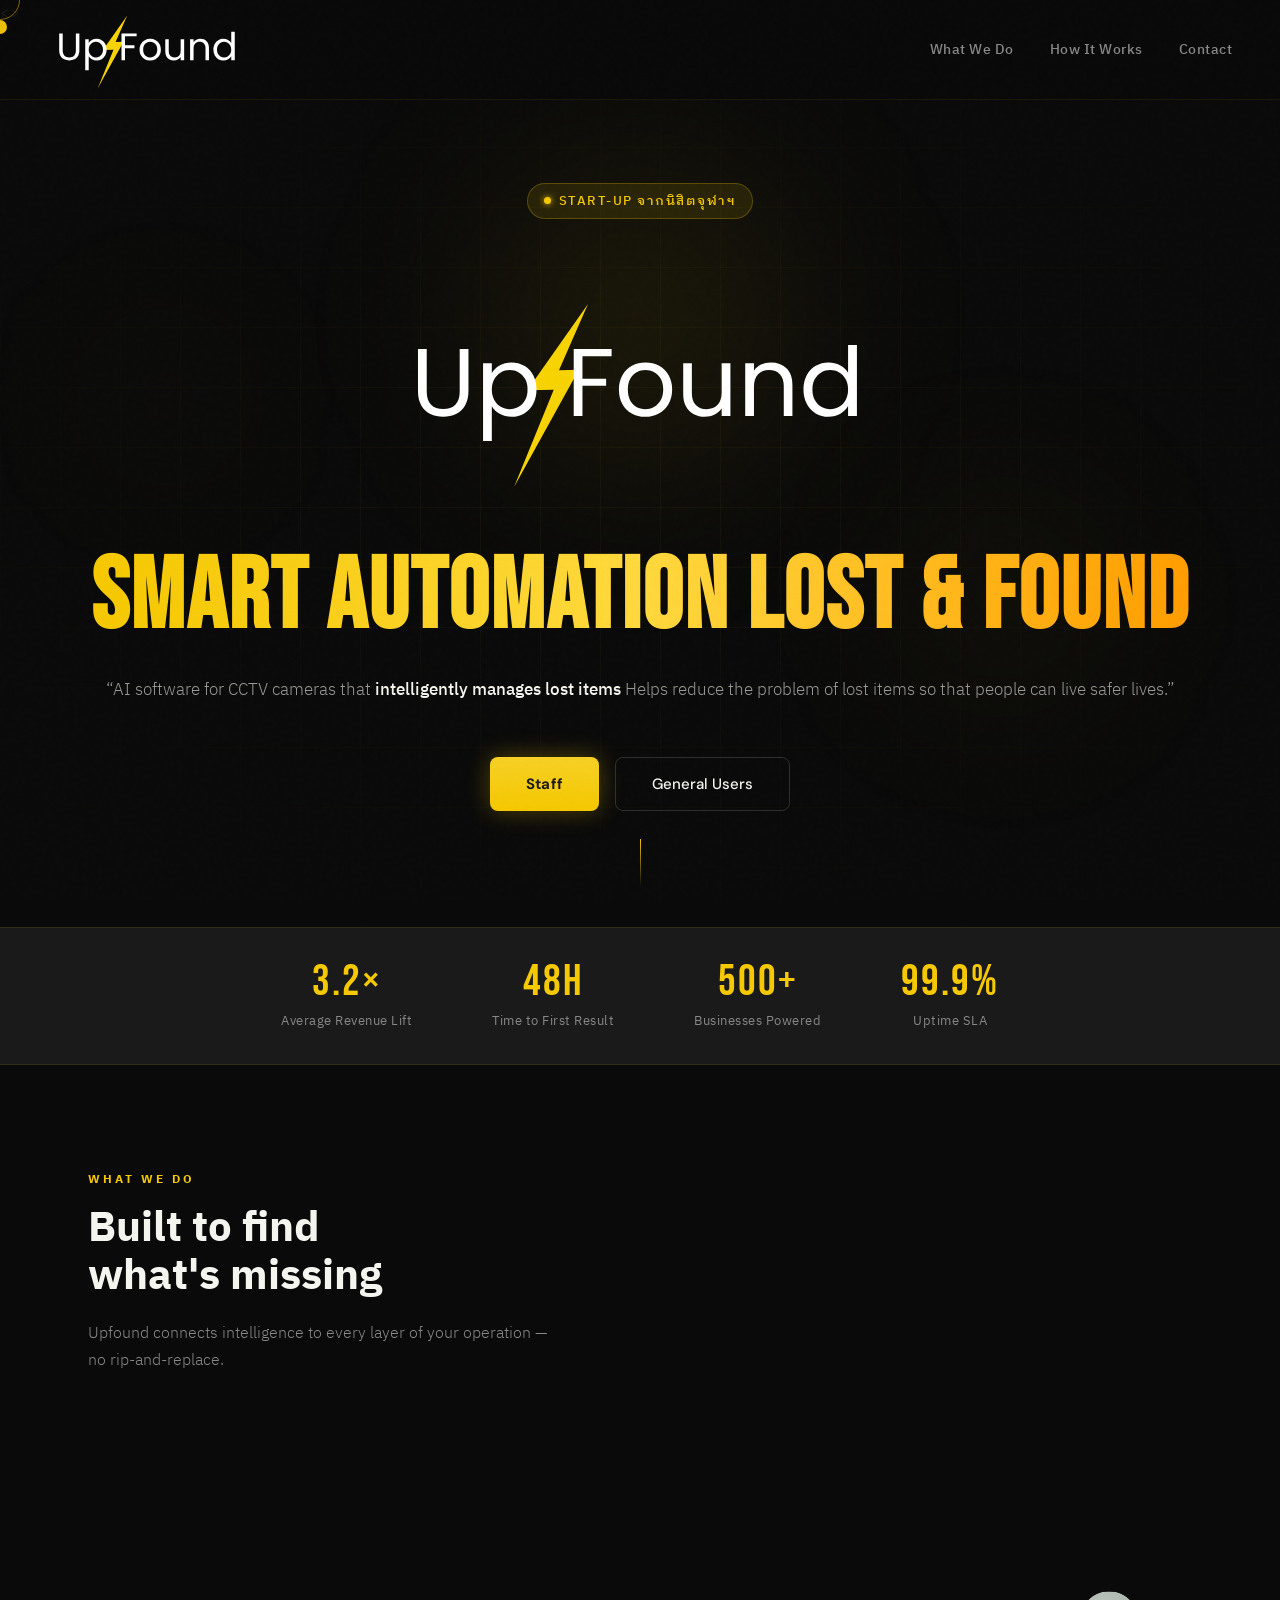
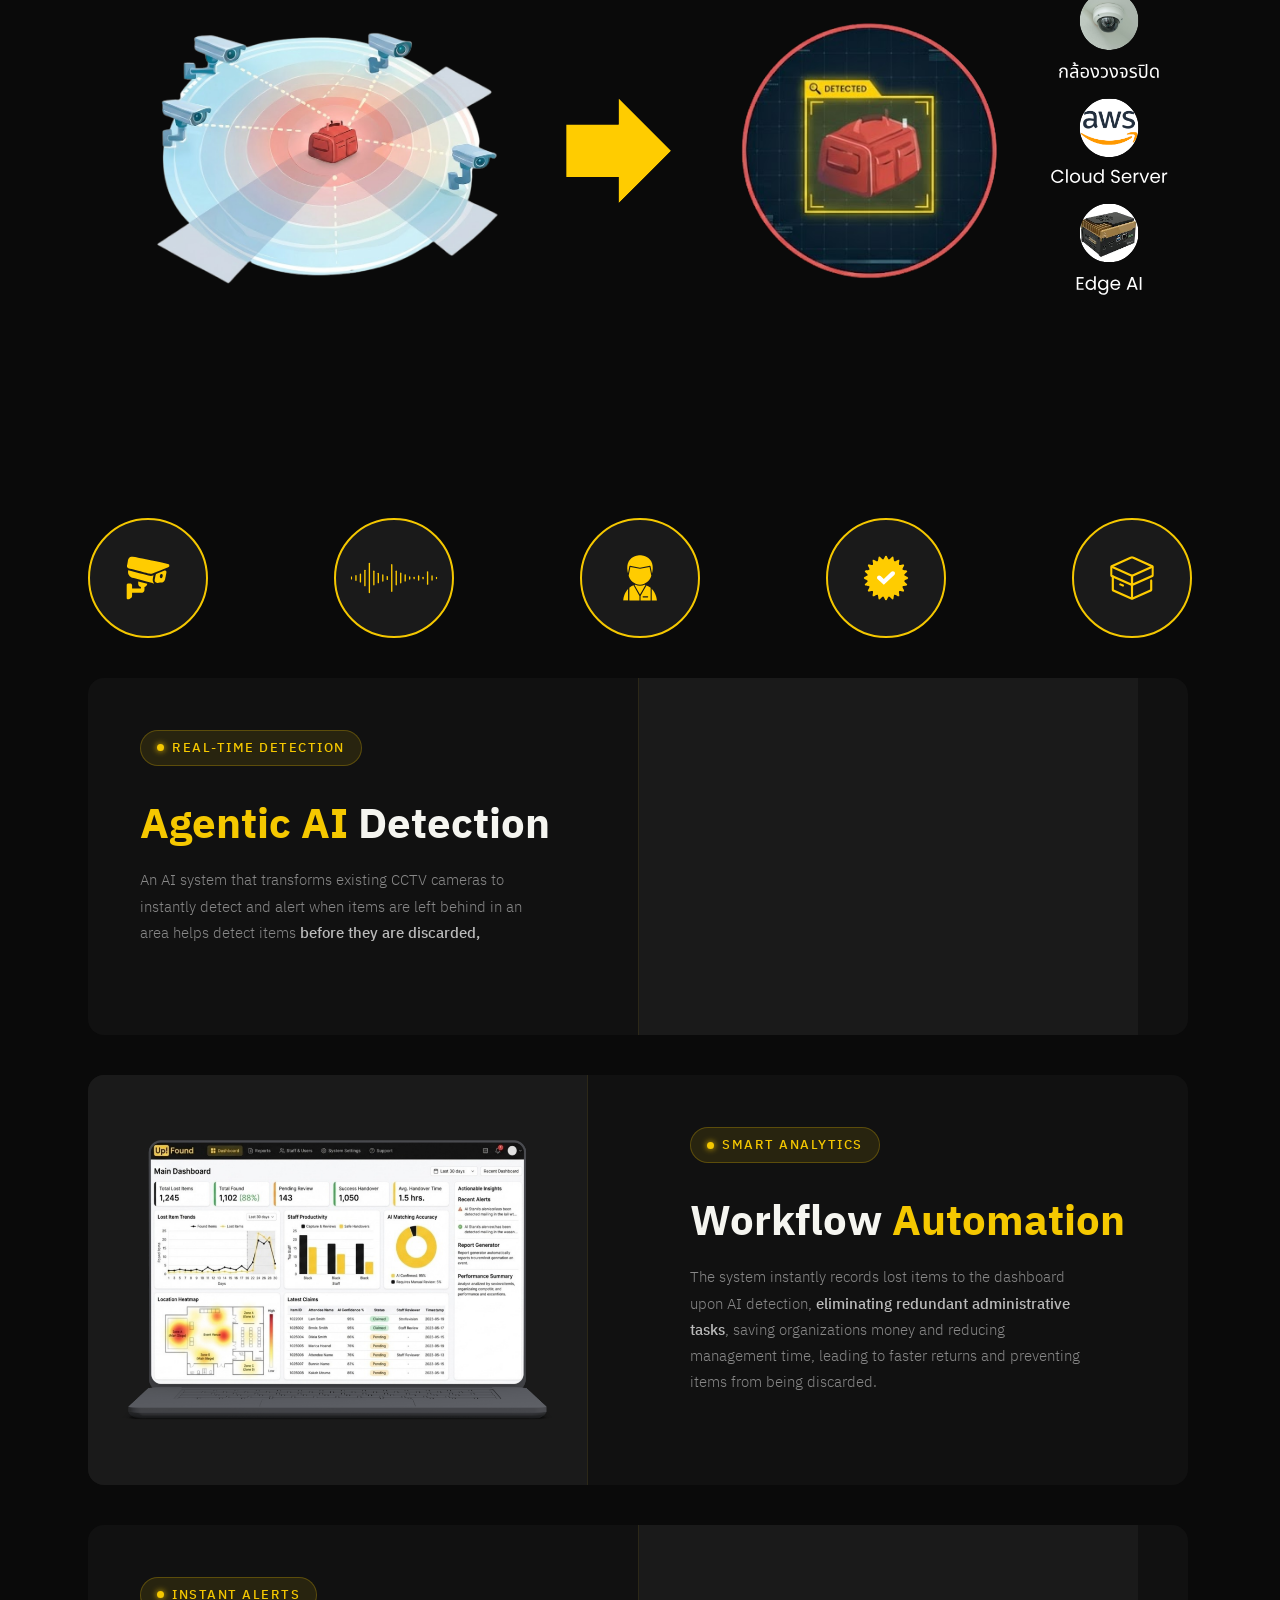
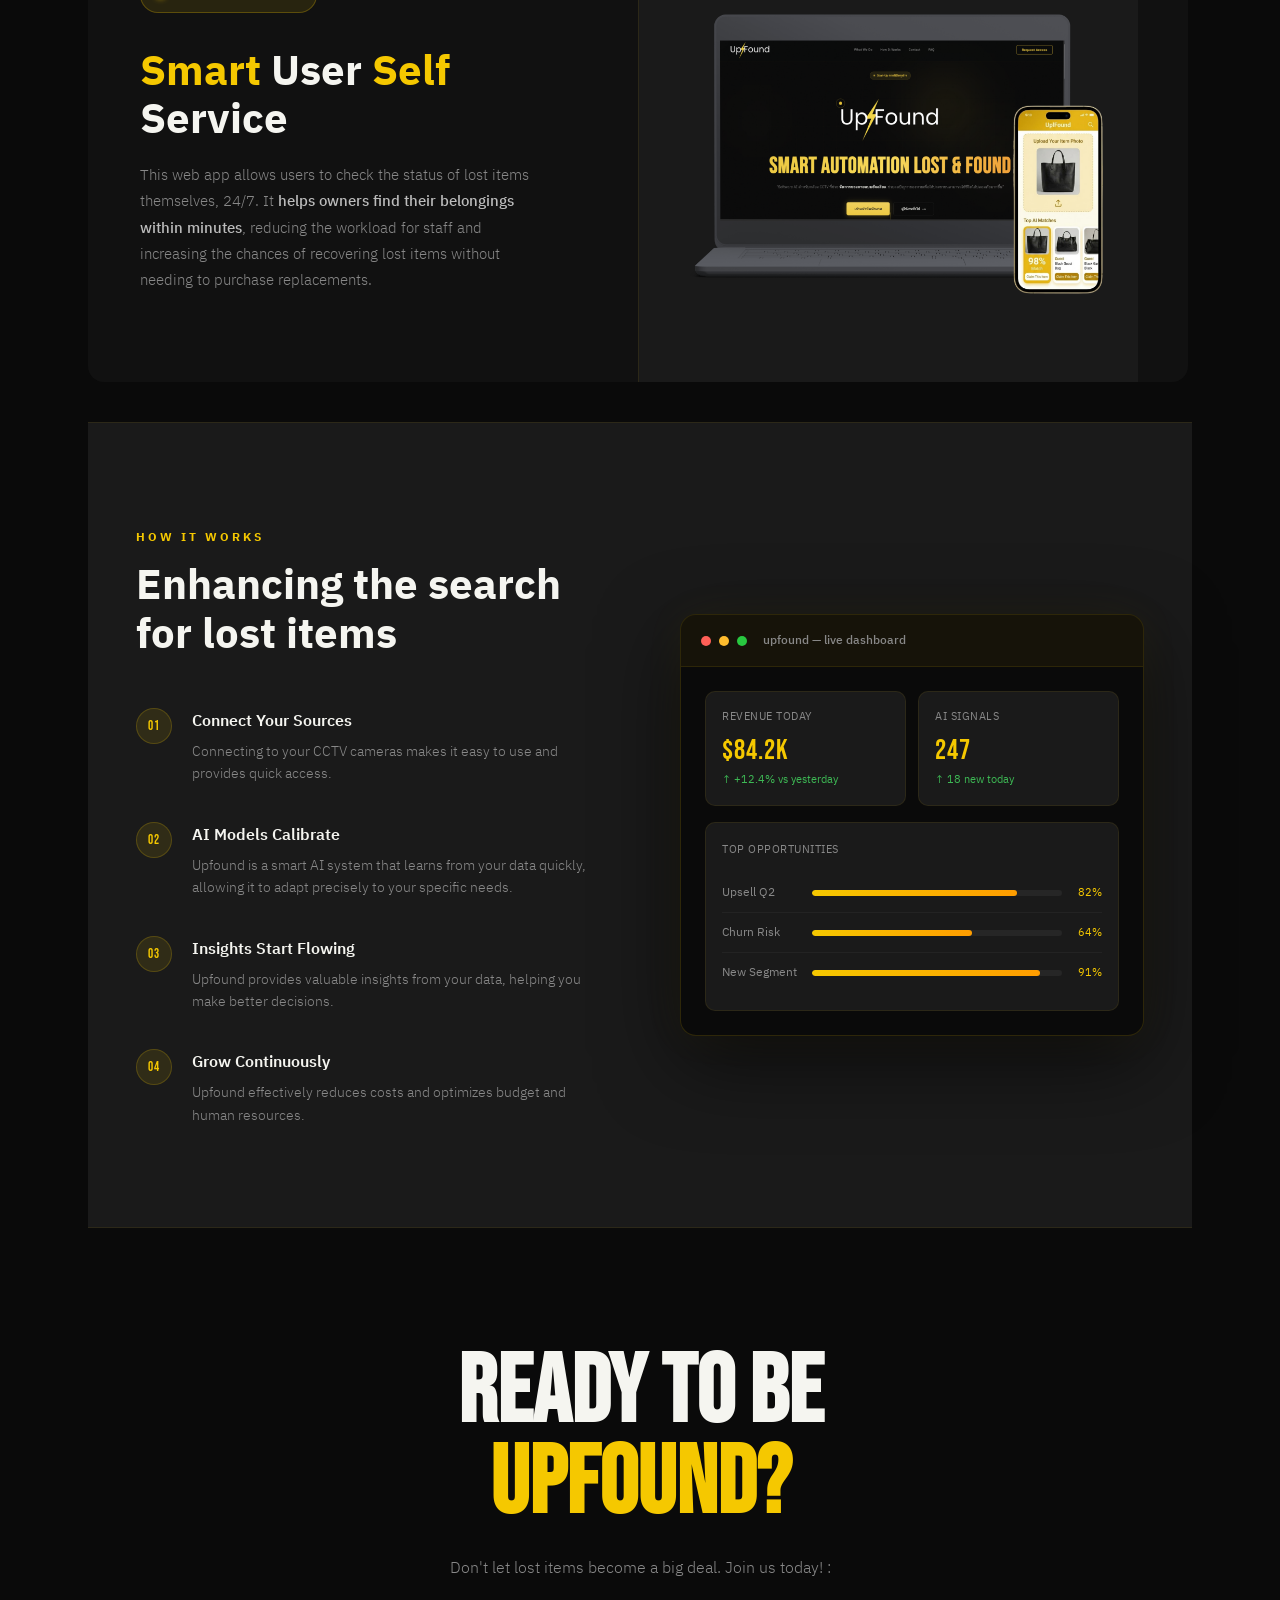
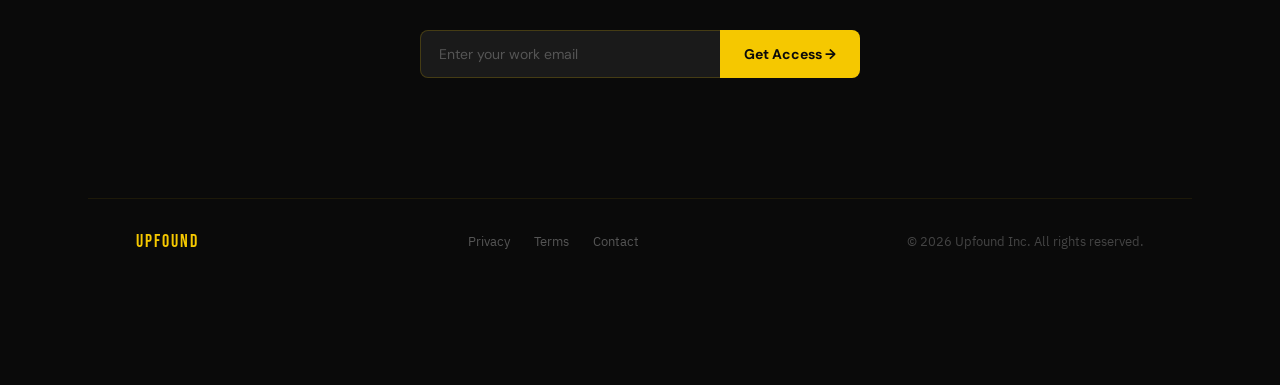
==== commit a223e2b5: "Add files via upload" ====
--- a/index.html
+++ b/index.html
@@ -32,7 +32,7 @@
   <!-- HERO -->
   <section class="hero">
     <video autoplay muted loop id="MainVideo">
-       <source src="MainVid.mp4" type="video/mp4">
+       <source src="MainVid2.mp4" type="video/mp4">
     </video>
     <div class="blob blob-1"></div>
     <div class="blob blob-2"></div>
@@ -57,10 +57,10 @@
 
     <div class="hero-btns">
       <button class="btn-primary">
-        <a class="link" href="url">Staff</a>
+        <a class="link" href="workflow.html">Staff</a>
       </button>
       <button class="btn-secondary">
-        <a class="link" href="url">General Users</a>
+        <a class="link" href="User.html">General Users</a>
       </button>
     </div>
 
@@ -180,7 +180,9 @@
 
     <!-- RIGHT: Empty slot — add your content here -->
     <div class="right">
-      <img src="F1.png" alt="Feature 1 Image" style="width:100%; height:auto; border-radius:8px; object-fit:cover;">
+      <video autoplay muted loop class="MVid">
+       <source src="MainVid2.mp4" type="video/mp4">
+    </video>
     </div>
 
   </div>
